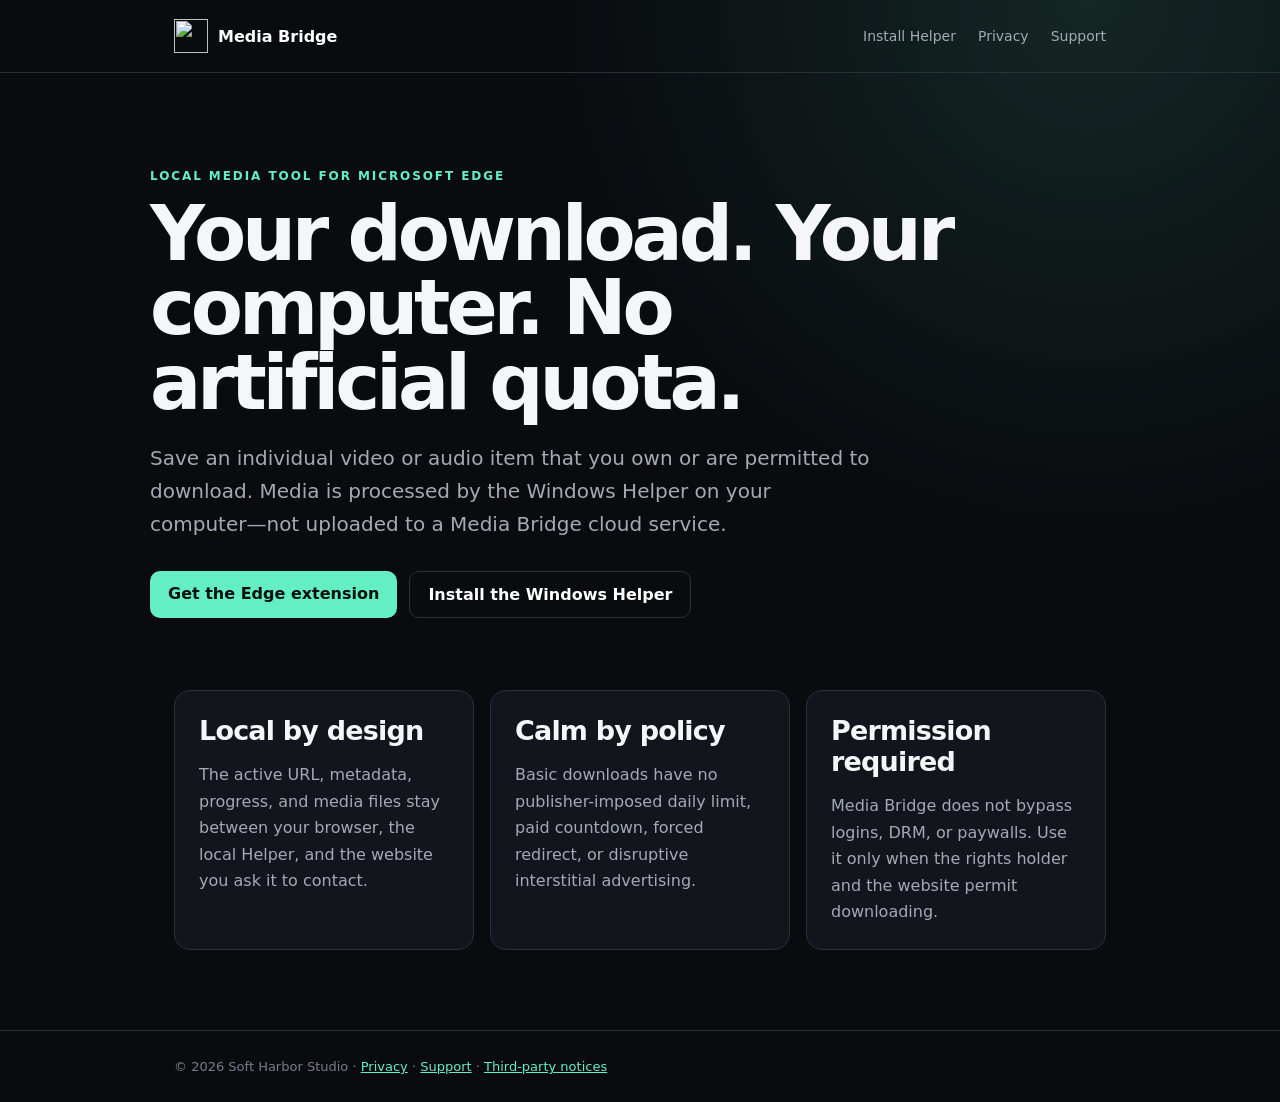
==== site-template/index.html @ b8b393a3 "Initial open-source release" ====
<!-- This Source Code Form is subject to the terms of the Mozilla Public
     License, v. 2.0. If a copy of the MPL was not distributed with this
     file, You can obtain one at https://mozilla.org/MPL/2.0/. -->

<!doctype html>
<html lang="en">
<head>
  <meta charset="utf-8">
  <meta name="viewport" content="width=device-width, initial-scale=1">
  <meta name="description" content="Media Bridge saves media you own or are permitted to download, locally on Windows.">
  <title>Media Bridge — calm, local media downloads</title>
  <link rel="stylesheet" href="styles.css">
</head>
<body>
  <header><nav class="wrap"><a class="brand" href="index.html"><img src="assets/logo.png" alt="">Media Bridge</a><a href="download.html">Install Helper</a><a href="privacy.html">Privacy</a><a href="support.html">Support</a></nav></header>
  <main>
    <section class="hero wrap">
      <div class="eyebrow">Local media tool for Microsoft Edge</div>
      <h1>Your download. Your computer. No artificial quota.</h1>
      <p class="lead">Save an individual video or audio item that you own or are permitted to download. Media is processed by the Windows Helper on your computer—not uploaded to a Media Bridge cloud service.</p>
      <div class="actions"><a class="button" href="{{EDGE_STORE_URL}}">Get the Edge extension</a><a class="button secondary" href="download.html">Install the Windows Helper</a></div>
    </section>
    <section class="grid wrap" aria-label="Product principles">
      <article class="card"><h2>Local by design</h2><p>The active URL, metadata, progress, and media files stay between your browser, the local Helper, and the website you ask it to contact.</p></article>
      <article class="card"><h2>Calm by policy</h2><p>Basic downloads have no publisher-imposed daily limit, paid countdown, forced redirect, or disruptive interstitial advertising.</p></article>
      <article class="card"><h2>Permission required</h2><p>Media Bridge does not bypass logins, DRM, or paywalls. Use it only when the rights holder and the website permit downloading.</p></article>
    </section>
  </main>
  <footer><div class="wrap">© 2026 Soft Harbor Studio · <a href="privacy.html">Privacy</a> · <a href="support.html">Support</a> · <a href="third-party.html">Third-party notices</a></div></footer>
</body>
</html>
---- site-template/styles.css ----
/* This Source Code Form is subject to the terms of the Mozilla Public
 * License, v. 2.0. If a copy of the MPL was not distributed with this
 * file, You can obtain one at https://mozilla.org/MPL/2.0/. */

:root {
  color-scheme: dark;
  font-family: Inter, ui-sans-serif, system-ui, -apple-system, BlinkMacSystemFont, "Segoe UI", sans-serif;
  background: #090b0f;
  color: #f4f6f8;
  --mint: #64efc2;
  --muted: #a4a9b3;
  --panel: #12161c;
  --border: #29303a;
}

* { box-sizing: border-box; }
body { margin: 0; background: radial-gradient(circle at 85% 0, rgba(100, 239, 194, .12), transparent 34%), #090b0f; }
a { color: var(--mint); }
.wrap { margin: 0 auto; max-width: 980px; padding: 0 24px; }
header { border-bottom: 1px solid var(--border); }
nav { align-items: center; display: flex; gap: 22px; min-height: 72px; }
nav .brand { align-items: center; color: #fff; display: flex; font-weight: 800; gap: 10px; margin-right: auto; text-decoration: none; }
nav img { height: 34px; width: 34px; }
nav a:not(.brand) { color: var(--muted); font-size: 14px; text-decoration: none; }
nav a:hover { color: #fff; }
main { min-height: calc(100vh - 150px); }
.hero { padding: 96px 0 72px; }
.eyebrow { color: var(--mint); font-size: 12px; font-weight: 800; letter-spacing: .16em; text-transform: uppercase; }
h1 { font-size: clamp(42px, 8vw, 76px); letter-spacing: -.055em; line-height: .98; margin: 14px 0 22px; max-width: 850px; }
h2 { font-size: 27px; letter-spacing: -.03em; margin: 0 0 14px; }
h3 { font-size: 18px; margin-top: 28px; }
p, li { color: var(--muted); line-height: 1.65; }
.lead { font-size: 20px; max-width: 720px; }
.actions { display: flex; flex-wrap: wrap; gap: 12px; margin-top: 30px; }
.button { background: var(--mint); border-radius: 10px; color: #07100d; display: inline-block; font-weight: 800; padding: 13px 18px; text-decoration: none; }
.button.secondary { background: transparent; border: 1px solid var(--border); color: #fff; }
.grid { display: grid; gap: 16px; grid-template-columns: repeat(3, 1fr); padding-bottom: 80px; }
.card { background: var(--panel); border: 1px solid var(--border); border-radius: 16px; padding: 24px; }
.card p { margin-bottom: 0; }
.document { max-width: 780px; padding: 64px 0 90px; }
.document h1 { font-size: 46px; }
.document section { border-top: 1px solid var(--border); margin-top: 34px; padding-top: 30px; }
code { background: #171c23; border-radius: 5px; color: #d8dce2; padding: 2px 6px; }
.notice { border-left: 3px solid var(--mint); margin: 24px 0; padding: 2px 0 2px 18px; }
footer { border-top: 1px solid var(--border); color: #777e89; font-size: 13px; padding: 28px 0; }
@media (max-width: 720px) { .grid { grid-template-columns: 1fr; } nav { flex-wrap: wrap; gap: 14px; padding: 16px 0; } .hero { padding-top: 64px; } }
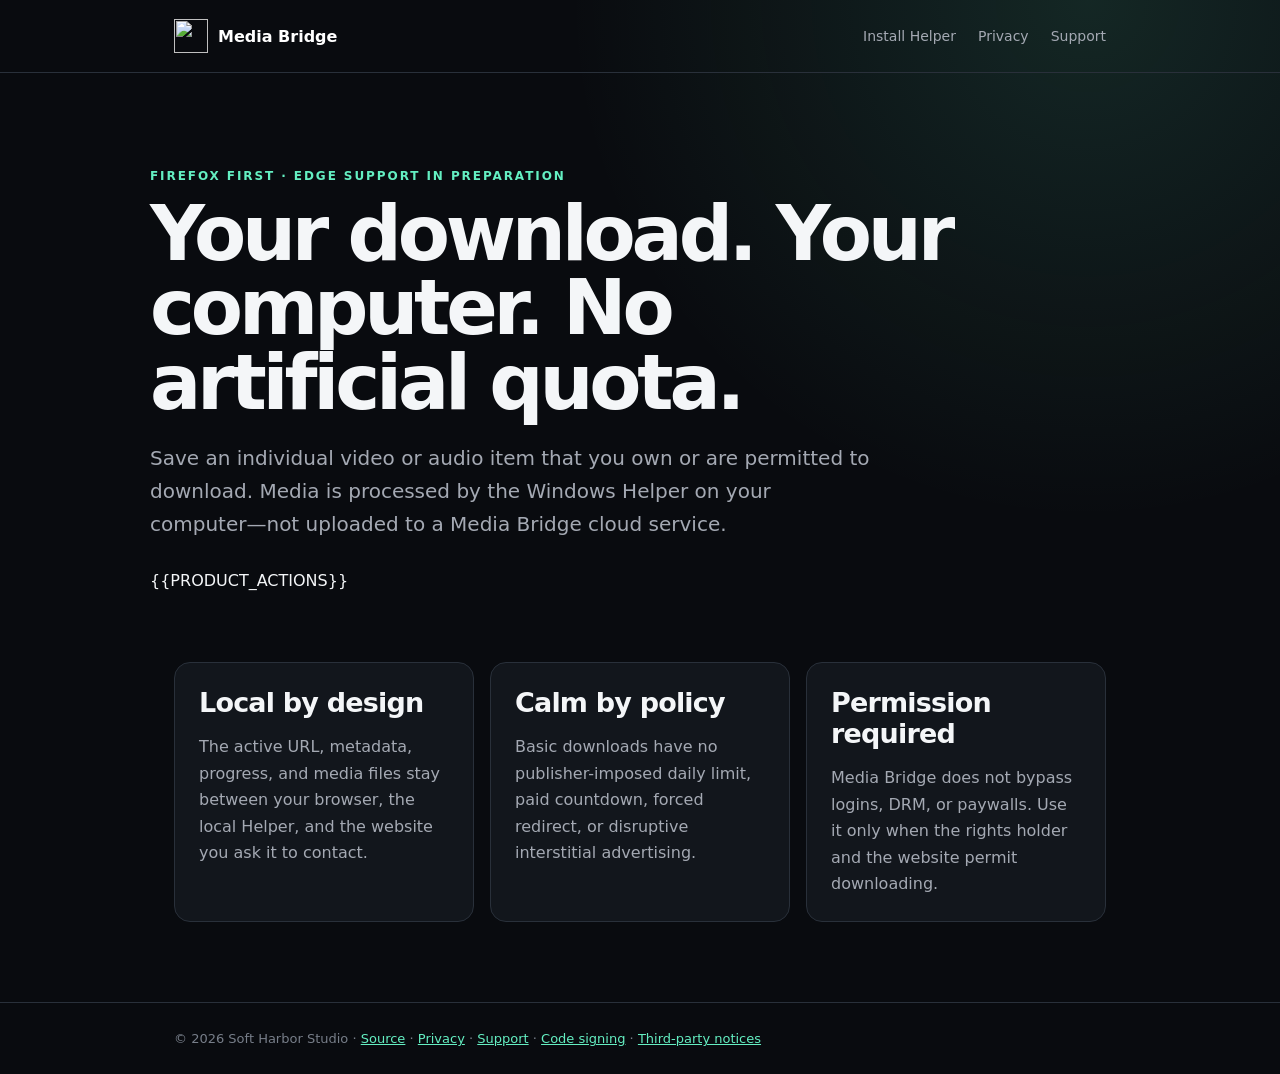
==== commit 658d0530: "Add Firefox-first release preparation and public Pages site" ====
--- a/site-template/index.html
+++ b/site-template/index.html
@@ -15,10 +15,10 @@
   <header><nav class="wrap"><a class="brand" href="index.html"><img src="assets/logo.png" alt="">Media Bridge</a><a href="download.html">Install Helper</a><a href="privacy.html">Privacy</a><a href="support.html">Support</a></nav></header>
   <main>
     <section class="hero wrap">
-      <div class="eyebrow">Local media tool for Microsoft Edge</div>
+      <div class="eyebrow">Firefox first · Edge support in preparation</div>
       <h1>Your download. Your computer. No artificial quota.</h1>
       <p class="lead">Save an individual video or audio item that you own or are permitted to download. Media is processed by the Windows Helper on your computer—not uploaded to a Media Bridge cloud service.</p>
-      <div class="actions"><a class="button" href="{{EDGE_STORE_URL}}">Get the Edge extension</a><a class="button secondary" href="download.html">Install the Windows Helper</a></div>
+      <div class="actions">{{PRODUCT_ACTIONS}}</div>
     </section>
     <section class="grid wrap" aria-label="Product principles">
       <article class="card"><h2>Local by design</h2><p>The active URL, metadata, progress, and media files stay between your browser, the local Helper, and the website you ask it to contact.</p></article>
@@ -26,6 +26,6 @@
       <article class="card"><h2>Permission required</h2><p>Media Bridge does not bypass logins, DRM, or paywalls. Use it only when the rights holder and the website permit downloading.</p></article>
     </section>
   </main>
-  <footer><div class="wrap">© 2026 Soft Harbor Studio · <a href="privacy.html">Privacy</a> · <a href="support.html">Support</a> · <a href="third-party.html">Third-party notices</a></div></footer>
+  <footer><div class="wrap">© 2026 Soft Harbor Studio · <a href="https://github.com/cell-beep/media-bridge">Source</a> · <a href="privacy.html">Privacy</a> · <a href="support.html">Support</a> · <a href="code-signing.html">Code signing</a> · <a href="third-party.html">Third-party notices</a></div></footer>
 </body>
 </html>
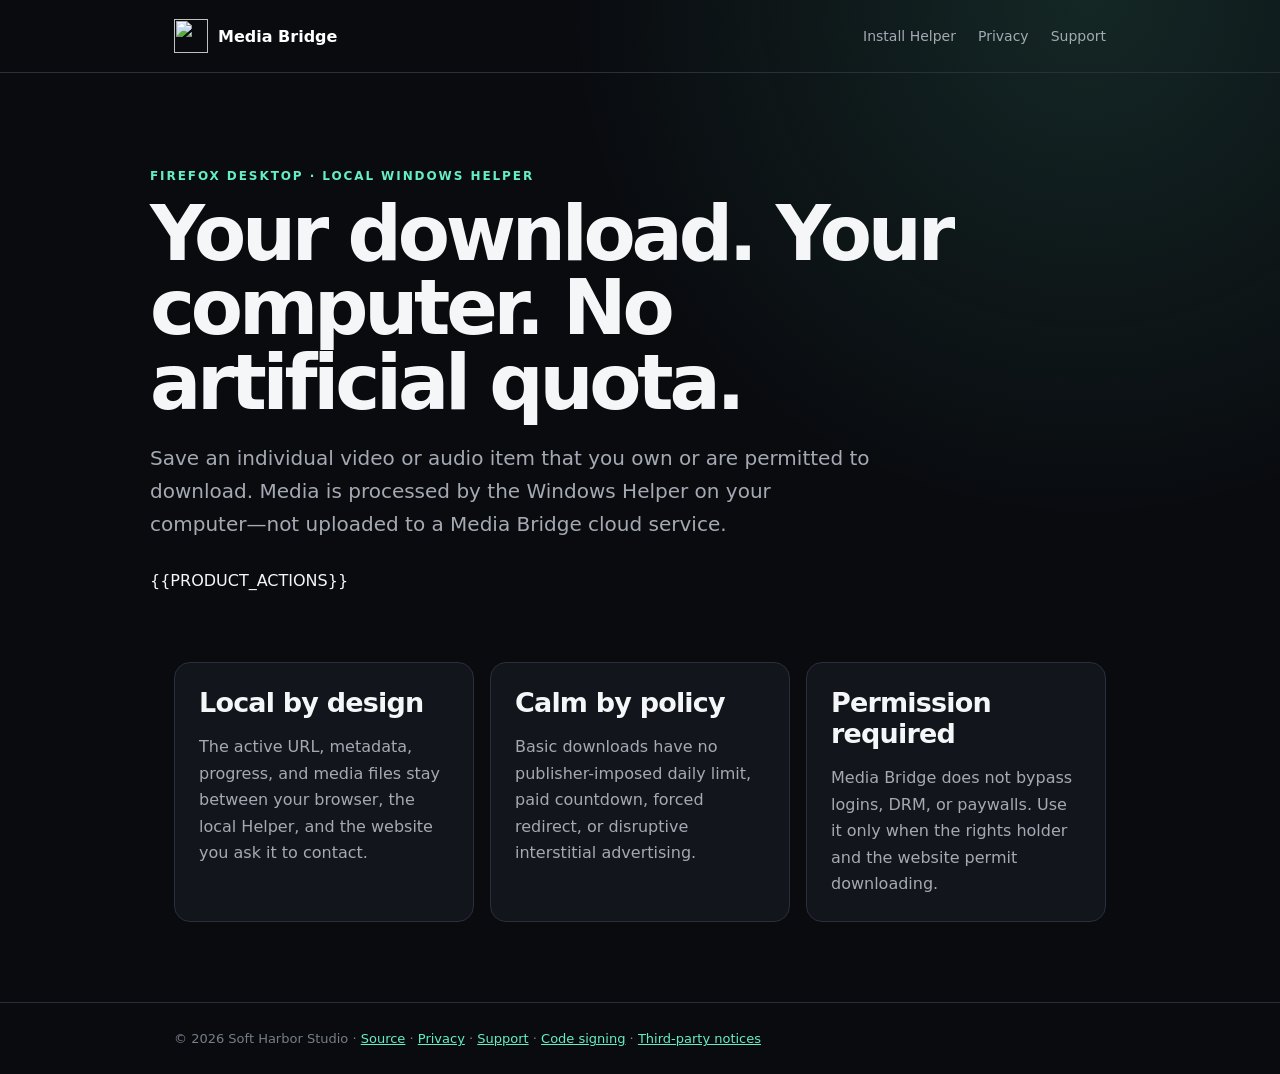
==== commit 5f452047: "Scope public release to Firefox and individual publisher" ====
--- a/site-template/index.html
+++ b/site-template/index.html
@@ -15,7 +15,7 @@
   <header><nav class="wrap"><a class="brand" href="index.html"><img src="assets/logo.png" alt="">Media Bridge</a><a href="download.html">Install Helper</a><a href="privacy.html">Privacy</a><a href="support.html">Support</a></nav></header>
   <main>
     <section class="hero wrap">
-      <div class="eyebrow">Firefox first · Edge support in preparation</div>
+      <div class="eyebrow">Firefox desktop · Local Windows Helper</div>
       <h1>Your download. Your computer. No artificial quota.</h1>
       <p class="lead">Save an individual video or audio item that you own or are permitted to download. Media is processed by the Windows Helper on your computer—not uploaded to a Media Bridge cloud service.</p>
       <div class="actions">{{PRODUCT_ACTIONS}}</div>
